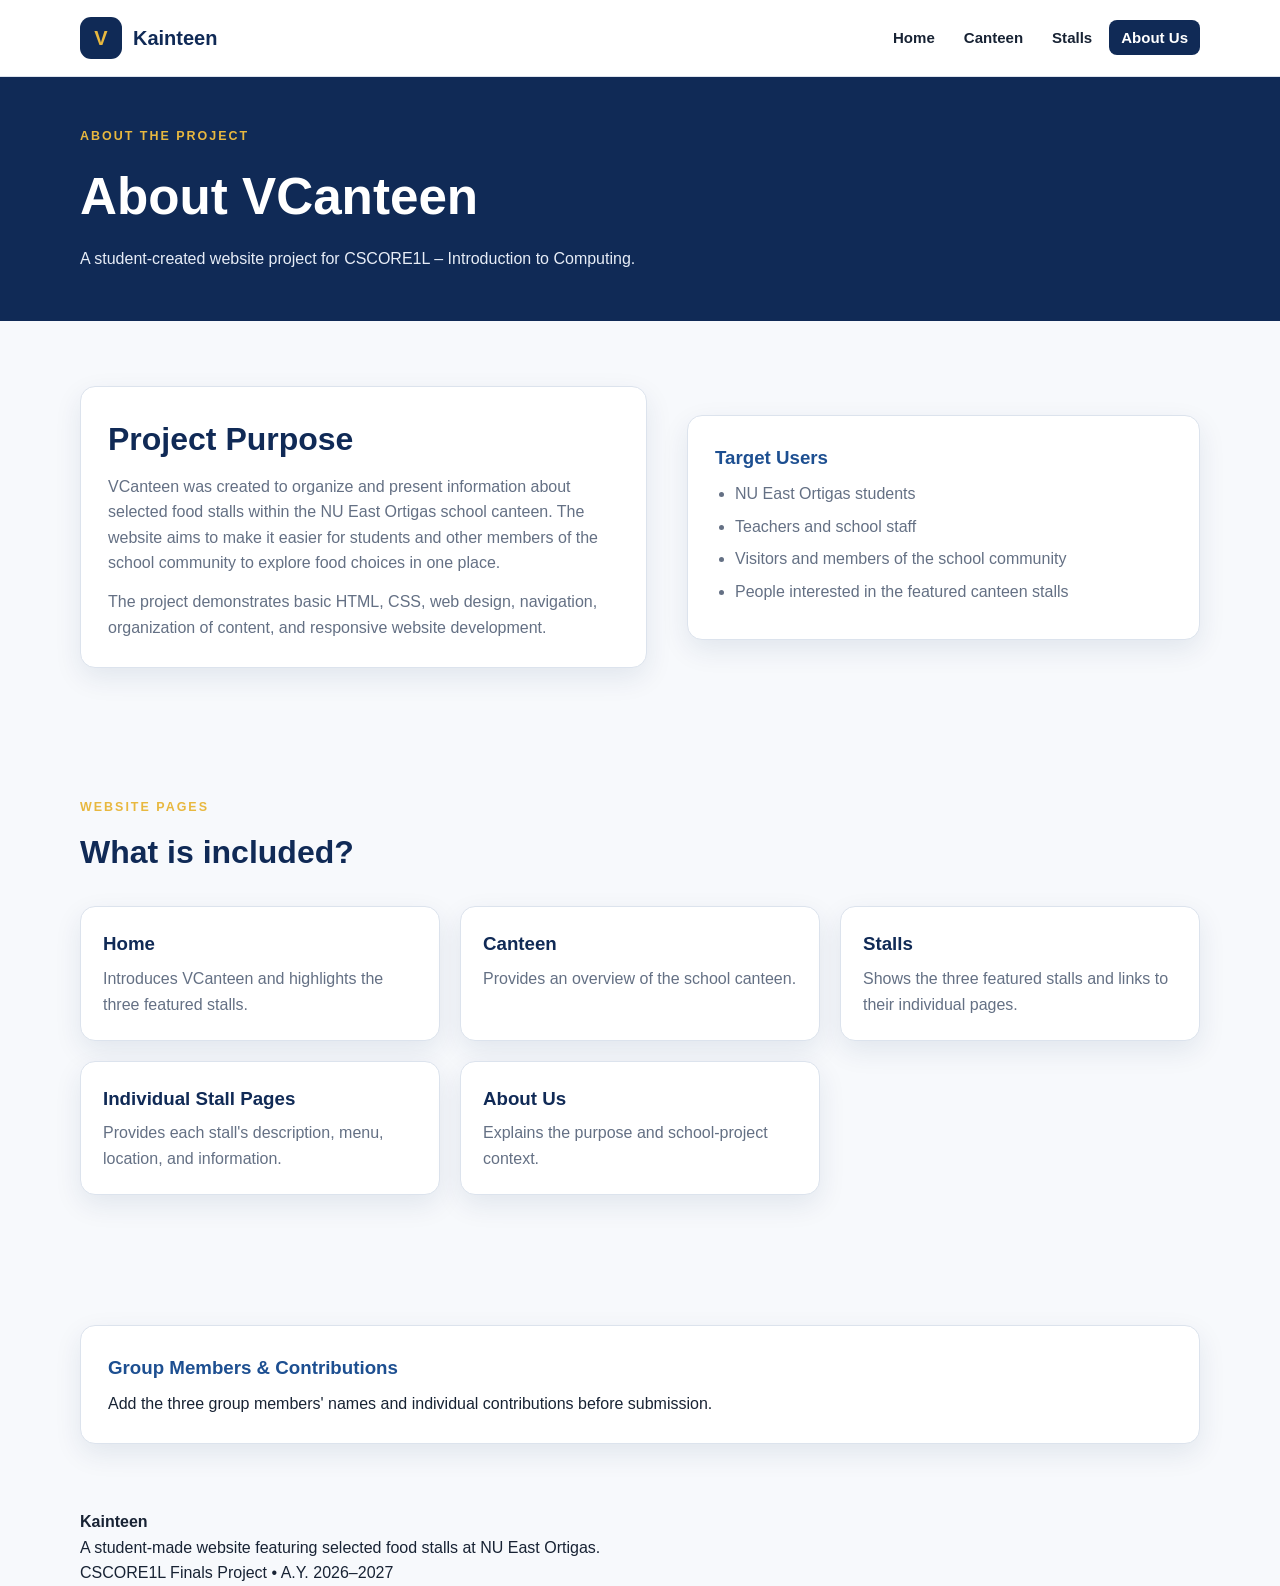
==== about.html @ c7d41a55 "Add files via upload" ====
<!DOCTYPE html>
<html lang="en">
    <head>
        <meta charset="UTF-8">
        <meta name="viewport" content="width=device-width, initial-scale=1.0">
        <title>About Us | VCanteen</title>
        <link rel="stylesheet" href="style.css">
    </head>
    <body>
        <header>
            <div class="container navbar">
                <a class="brand" href="index.html">
                    <span class="brand-mark">V</span>
                    <span>Kainteen</span>
                </a>
                <nav>
                    <ul>
                        <li><a class="" href="index.html">Home</a></li>
                        <li><a class="" href="canteen.html">Canteen</a></li>
                        <li><a class="" href="stalls.html">Stalls</a></li>
                        <li><a class="active" href="about.html">About Us</a></li>
                    </ul>
                </nav>
            </div>
        </header>
        <main>
            <section class="page-banner">
                <div class="container">
                    <div class="eyebrow">About the Project</div>
                    <h1>About VCanteen</h1>
                    <p>A student-created website project for CSCORE1L – Introduction to Computing.</p>
                </div>
            </section>
            <section class="section">
                <div class="container about-grid">
                    <div class="info-box">
                        <h2>Project Purpose</h2>
                        <p class="section-intro">VCanteen was created to organize and present information about selected food stalls within the NU East Ortigas school canteen. The website aims to make it easier for students and other members of the school community to explore food choices in one place.</p>
                        <p class="section-intro" style="margin-top:13px">The project demonstrates basic HTML, CSS, web design, navigation, organization of content, and responsive website development.</p>
                    </div>
                    <div class="info-box">
                        <h3>Target Users</h3>
                        <ul class="list">
                            <li>NU East Ortigas students</li>
                            <li>Teachers and school staff</li>
                            <li>Visitors and members of the school community</li>
                            <li>People interested in the featured canteen stalls</li>
                        </ul>
                    </div>
                </div>
            </section>
            <section class="section">
                <div class="container">
                    <div class="section-head">
                        <div class="eyebrow">Website Pages</div>
                        <h2>What is included?</h2>
                    </div>
                    <div class="cards">
                        <div class="card">
                            <h3>Home</h3>
                            <p>Introduces VCanteen and highlights the three featured stalls.</p>
                        </div>
                        <div class="card">
                            <h3>Canteen</h3>
                            <p>Provides an overview of the school canteen.</p>
                        </div>
                        <div class="card">
                            <h3>Stalls</h3>
                            <p>Shows the three featured stalls and links to their individual pages.</p>
                        </div>
                        <div class="card">
                            <h3>Individual Stall Pages</h3>
                            <p>Provides each stall's description, menu, location, and information.</p>
                        </div>
                        <div class="card">
                            <h3>About Us</h3>
                            <p>Explains the purpose and school-project context.</p>
                        </div>
                    </div>
                </div>
            </section>
            <section class="section">
                <div class="container info-box">
                    <h3>Group Members & Contributions</h3>
                    <p>Add the three group members' names and individual contributions before submission.</p>
                </div>
            </section>
        </main>
        <footer>
            <div class="container footer-grid">
                <div>
                    <strong>Kainteen</strong>
                    <p class="footer-small">A student-made website featuring selected food stalls at NU East Ortigas.</p>
                </div>
                <div class="footer-small">CSCORE1L Finals Project • A.Y. 2026–2027</div>
            </div>
        </footer>
    </body>
</html>
---- style.css ----
:root {
    --navy: #102a56;
    --blue: #1d4f91;
    --gold: #e8b83f;
    --goldsoft: #fff3c7;
    --white: #fff;
    --bg: #f7f9fc;
    --ink: #182334;
    --muted: #647084;
    --line: #dce3ed;
    --shadow: 0 10px 28px rgba(16, 42, 86, 0.09);
}

* {
    box-sizing: border-box;
    margin: 0;
    padding: 0;
}

html {
    scroll-behavior: smooth;
}

body {
    font-family: Arial, Helvetica, sans-serif;
    background: var(--bg);
    color: var(--ink);
    line-height: 1.6;
}

a {
    text-decoration: none;
    color: inherit;
}

img {
    display: block;
    max-width: 100%;
}

.container {
    width: min(1120px, 92%);
    margin: auto;
}

header {
    background: #fff;
    border-bottom: 1px solid var(--line);
    position: sticky;
    top: 0;
    z-index: 20;
}

.navbar {
    min-height: 76px;
    display: flex;
    align-items: center;
    justify-content: space-between;
    gap: 24px;
}

.brand {
    display: flex;
    align-items: center;
    gap: 11px;
    font-weight: 900;
    color: var(--navy);
    font-size: 1.25rem;
}

.brand-mark {
    width: 42px;
    height: 42px;
    border-radius: 11px;
    background: var(--navy);
    color: var(--gold);
    display: grid;
    place-items: center;
}

nav ul {
    list-style: none;
    display: flex;
    gap: 5px;
    flex-wrap: wrap;
}

nav a {
    padding: 9px 12px;
    border-radius: 8px;
    font-weight: 700;
    font-size: 0.94rem;
}

nav a:hover,
nav a.active {
    background: var(--navy);
    color: #fff;
}

.hero {
    background: linear-gradient(135deg, var(--navy), var(--blue));
    color: #fff;
    padding: 76px 0;
}

.hero-grid,
.info-grid,
.stall-grid,
.about-grid {
    display: grid;
    grid-template-columns: 1.05fr 0.95fr;
    gap: 40px;
    align-items: center;
}

.hero h1 {
    font-size: clamp(2.4rem, 5vw, 4.6rem);
    line-height: 1.03;
    margin-bottom: 18px;
}

.eyebrow {
    text-transform: uppercase;
    letter-spacing: 2px;
    font-weight: 800;
    font-size: 0.78rem;
    color: var(--gold);
    margin-bottom: 9px;
}

.hero p,
.page-banner p {
    color: #e7edf7;
    max-width: 720px;
}

.hero-art,
.card,
.info-box,
.stall-logo {
    background: #fff;
    border: 1px solid var(--line);
    border-radius: 15px;
    box-shadow: var(--shadow);
}

.hero-art,
.stall-logo {
    padding: 15px;
}

.btn-row {
    display: flex;
    gap: 12px;
    flex-wrap: wrap;
    margin-top: 26px;
}

.btn {
    display: inline-block;
    padding: 11px 18px;
    border-radius: 9px;
    background: var(--gold);
    color: #17233a;
    font-weight: 900;
    border: 2px solid var(--gold);
}

.btn.alt {
    background: transparent;
    color: #fff;
    border-color: #fff;
}

.btn:hover {
    opacity: 0.88;
}

.section {
    padding: 65px 0;
}

.section-head {
    margin-bottom: 28px;
}

.section h2,
.section-head h2 {
    color: var(--navy);
    font-size: 2rem;
    margin-bottom: 8px;
}

.section-head p,
.section-intro {
    color: var(--muted);
    max-width: 760px;
}

.cards {
    display: grid;
    grid-template-columns: repeat(3, 1fr);
    gap: 20px;
}

.card {
    padding: 22px;
}

.card img {
    width: 100%;
    aspect-ratio: 16 / 10;
    object-fit: cover;
    border-radius: 11px;
    margin-bottom: 16px;
}

.card h3 {
    color: var(--navy);
    margin-bottom: 7px;
}

.card p {
    color: var(--muted);
}

.tag {
    display: inline-block;
    font-size: 0.75rem;
    font-weight: 800;
    padding: 5px 9px;
    border-radius: 999px;
    background: var(--goldsoft);
    color: #71530a;
    margin-bottom: 12px;
}

.card .btn {
    margin-top: 16px;
    padding: 8px 13px;
    font-size: 0.86rem;
}

.page-banner {
    background: var(--navy);
    color: #fff;
    padding: 50px 0;
}

.page-banner h1 {
    font-size: clamp(2rem, 4vw, 3.3rem);
    margin-bottom: 8px;
}

.info-box {
    padding: 27px;
}

.info-box h3 {
    color: var(--blue);
    margin-bottom: 8px;
}

.list {
    padding-left: 20px;
    color: var(--muted);
}

.list li {
    margin: 7px 0;
}

.stall-hero {
    padding: 58px 0;
}

.stall-page {
    --accent: #1d4f91;
    --accentsoft: #eaf0fa;
    --accentdark: #182334;
}

.stall-vcoffee {
    --accent: #53715a;
    --accentsoft: #e6eee5;
    --accentdark: #3d4f40;
}

.stall-ahlees {
    --accent: #e2b82e;
    --accentsoft: #fff3bd;
    --accentdark: #171717;
}

.stall-vinceky {
    --accent: #b52b2b;
    --accentsoft: #f9e3e3;
    --accentdark: #282020;
}

.stall-copy h1 {
    font-size: clamp(2.4rem, 5vw, 4rem);
    line-height: 1.05;
    color: var(--accentdark);
    margin-bottom: 12px;
}

.stall-copy p {
    color: var(--muted);
}

.stall-page .eyebrow {
    color: var(--accent);
}

.stall-page .btn {
    background: var(--accent);
    border-color: var(--accent);
    color: #fff;
}

.stall-page .tag {
    background: var(--accentsoft);
    color: var(--accentdark);
}

.menu-grid {
    display: grid;
    grid-template-columns: 1fr 1fr;
    gap: 12px;
}

.menu-item {
    background: #fff;
    border: 1px solid var(--line);
    border-radius: 12px;
    padding: 18px;
}

@media (max-width: 820px) {
    .navbar {
        flex-direction: column;
        padding: 14px 0;
    }

    .hero-grid,
    .info-grid,
    .stall-grid,
    .about-grid {
        grid-template-columns: 1fr;
    }

    .cards {
        grid-template-columns: 1fr 1fr;
    }

    .menu-grid {
        grid-template-columns: 1fr;
    }
}

@media (max-width: 540px) {
    .cards,
    .gallery {
        grid-template-columns: 1fr;
    }

    nav a {
        font-size: 0.82rem;
        padding: 7px 8px;
    }

    .section {
        padding: 48px 0;
    }
}
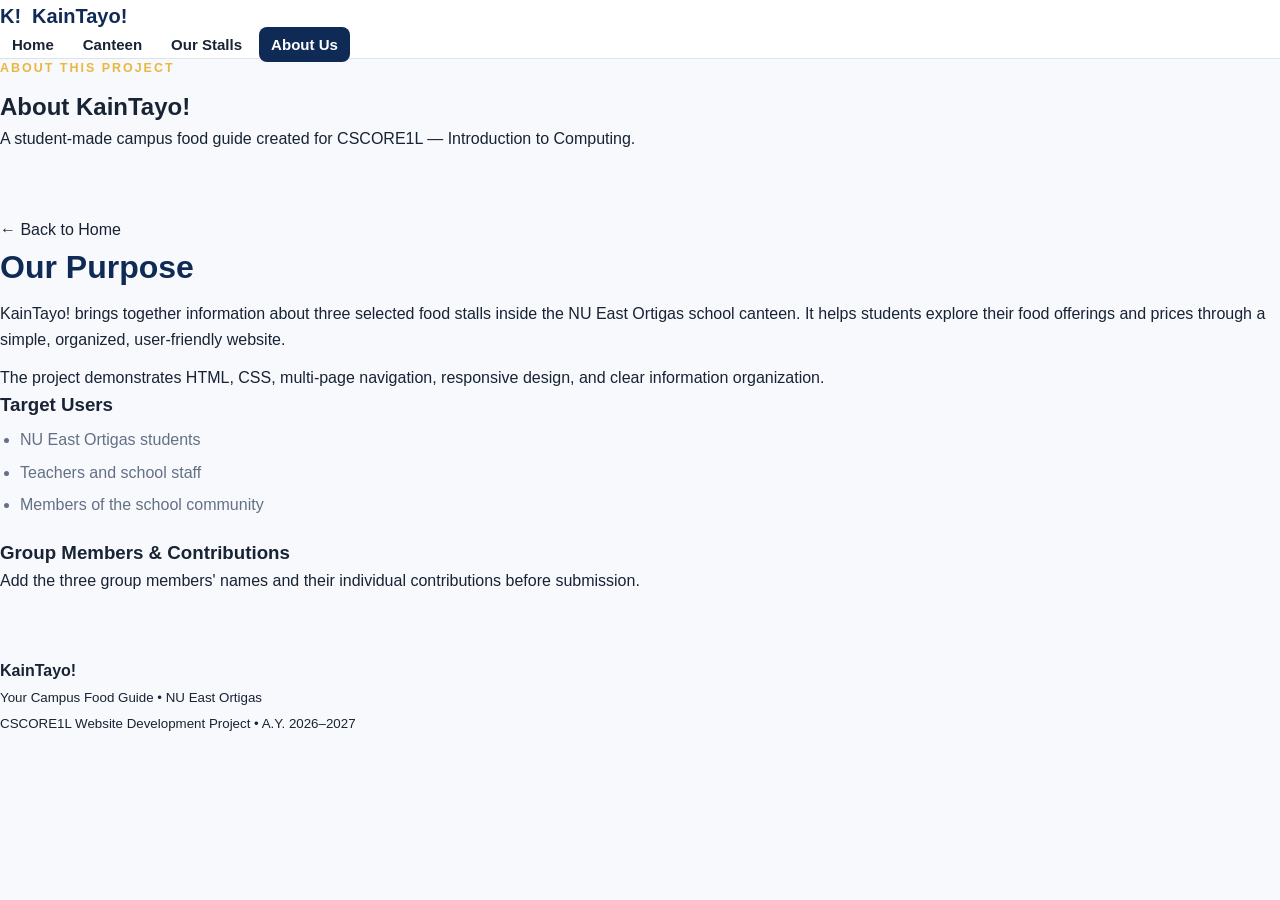
==== commit 2e4b21bf: "Revise About Us page for KainTayo! project Updated the About Us page to reflect new project name and" ====
--- a/about.html
+++ b/about.html
@@ -1,149 +1,68 @@
-<!DOCTYPE html>
+<!doctype html>
 <html lang="en">
     <head>
-        <meta charset="UTF-8">
-        <meta name="viewport" content="width=device-width, initial-scale=1.0">
-        <title>About Us | VCanteen</title>
+        <meta charset="utf-8">
+        <meta name="viewport" content="width=device-width,initial-scale=1">
+        <title>About Us | KainTayo!</title>
         <link rel="stylesheet" href="style.css">
     </head>
     <body>
         <header>
-            <div class="container navbar">
+            <div class="wrap nav">
                 <a class="brand" href="index.html">
-                    <span class="brand-mark">V</span>
-                    <span>Kainteen</span>
+                    <span class="mark">K!</span>KainTayo!
                 </a>
-                <nav>
-                    <ul>
+                    <nav><ul>
                         <li><a class="" href="index.html">Home</a></li>
                         <li><a class="" href="canteen.html">Canteen</a></li>
-                        <li><a class="" href="stalls.html">Stalls</a></li>
+                        <li><a class="" href="stalls.html">Our Stalls</a></li>
                         <li><a class="active" href="about.html">About Us</a></li>
                     </ul>
-                </nav>
+                    </nav>
             </div>
         </header>
         <main>
-            <section class="page-banner">
-                <div class="container">
-                    <div class="eyebrow">About the Project</div>
-                    <h1>About VCanteen</h1>
-                    <p>A student-created website project for CSCORE1L – Introduction to Computing.</p>
+            <section class="banner">
+                <div class="wrap">
+                    <div class="eyebrow">About this project</div>
+                    <h1>About KainTayo!</h1>
+                    <p>A student-made campus food guide created for CSCORE1L — Introduction to Computing.</p>
                 </div>
             </section>
             <section class="section">
-                <div class="container about-grid">
-                    <div class="info-box">
-                        <h2>Project Purpose</h2>
-                        <p class="section-intro">VCanteen was created to organize and present information about selected food stalls within the NU East Ortigas school canteen. The website aims to make it easier for students and other members of the school community to explore food choices in one place.</p>
-                        <p class="section-intro" style="margin-top:13px">The project demonstrates basic HTML, CSS, web design, navigation, organization of content, and responsive website development.</p>
+                <div class="wrap two">
+                    <div class="page-back">
+                    <a href="index.html" class="back-button">
+                         &larr; Back to Home
+                    </a>
                     </div>
-                    <div class="info-box">
+                    <div class="panel">
+                        <h2>Our Purpose</h2>
+                        <p>KainTayo! brings together information about three selected food stalls inside the NU East Ortigas school canteen. It helps students explore their food offerings and prices through a simple, organized, user-friendly website.</p>
+                        <p style="margin-top:12px">The project demonstrates HTML, CSS, multi-page navigation, responsive design, and clear information organization.</p>
+                    </div>
+                    <div class="panel">
                         <h3>Target Users</h3>
                         <ul class="list">
                             <li>NU East Ortigas students</li>
                             <li>Teachers and school staff</li>
-                            <li>Visitors and members of the school community</li>
-                            <li>People interested in the featured canteen stalls</li>
+                            <li>Members of the school community</li>
                         </ul>
+                        <h3 style="margin-top:20px">Group Members & Contributions</h3>
+                        <p>Add the three group members' names and their individual contributions before submission.</p>
                     </div>
-                </div>
-            </section>
-            <section class="section">
-                <div class="container">
-                    <div class="section-head">
-                        <div class="eyebrow">Website Pages</div>
-                        <h2>What is included?</h2>
-                    </div>
-                    <div class="cards">
-                        <div class="card">
-                            <h3>Home</h3>
-                            <p>Introduces VCanteen and highlights the three featured stalls.</p>
-                        </div>
-                        <div class="card">
-                            <h3>Canteen</h3>
-                            <p>Provides an overview of the school canteen.</p>
-                        </div>
-                        <div class="card">
-                            <h3>Stalls</h3>
-                            <p>Shows the three featured stalls and links to their individual pages.</p>
-                        </div>
-                        <div class="card">
-                            <h3>Individual Stall Pages</h3>
-                            <p>Provides each stall's description, menu, location, and information.</p>
-                        </div>
-                        <div class="card">
-                            <h3>About Us</h3>
-                            <p>Explains the purpose and school-project context.</p>
-                        </div>
-                    </div>
-                </div>
-            </section>
-            <section class="section">
-                <div class="container info-box">
-                    <h3>Group Members & Contributions</h3>
-                    <p>Add the three group members' names and individual contributions before submission.</p>
                 </div>
             </section>
         </main>
         <footer>
-            <div class="container footer-grid">
+            <div class="wrap foot">
                 <div>
-                    <strong>Kainteen</strong>
-                    <p class="footer-small">A student-made website featuring selected food stalls at NU East Ortigas.</p>
+                    <b>KainTayo!</b>
+                    <br>
+                    <small>Your Campus Food Guide • NU East Ortigas</small>
                 </div>
-                <div class="footer-small">CSCORE1L Finals Project • A.Y. 2026–2027</div>
+                <small>CSCORE1L Website Development Project • A.Y. 2026–2027</small>
             </div>
         </footer>
     </body>
 </html>
-
-                    
-
-                    
-
-                    
-
-                    
-
-                    
-
-                    
-
-                    
-
-                    
-
-                    
-
-                    
-
-                    
-
-                    
-
-                    
-
-                    
-
-                    
-
-                    
-
-                    
-
-                    
-
-                    
-
-                    
-
-                    
-
-                    
-
-                    
-
-                    
-
-                
